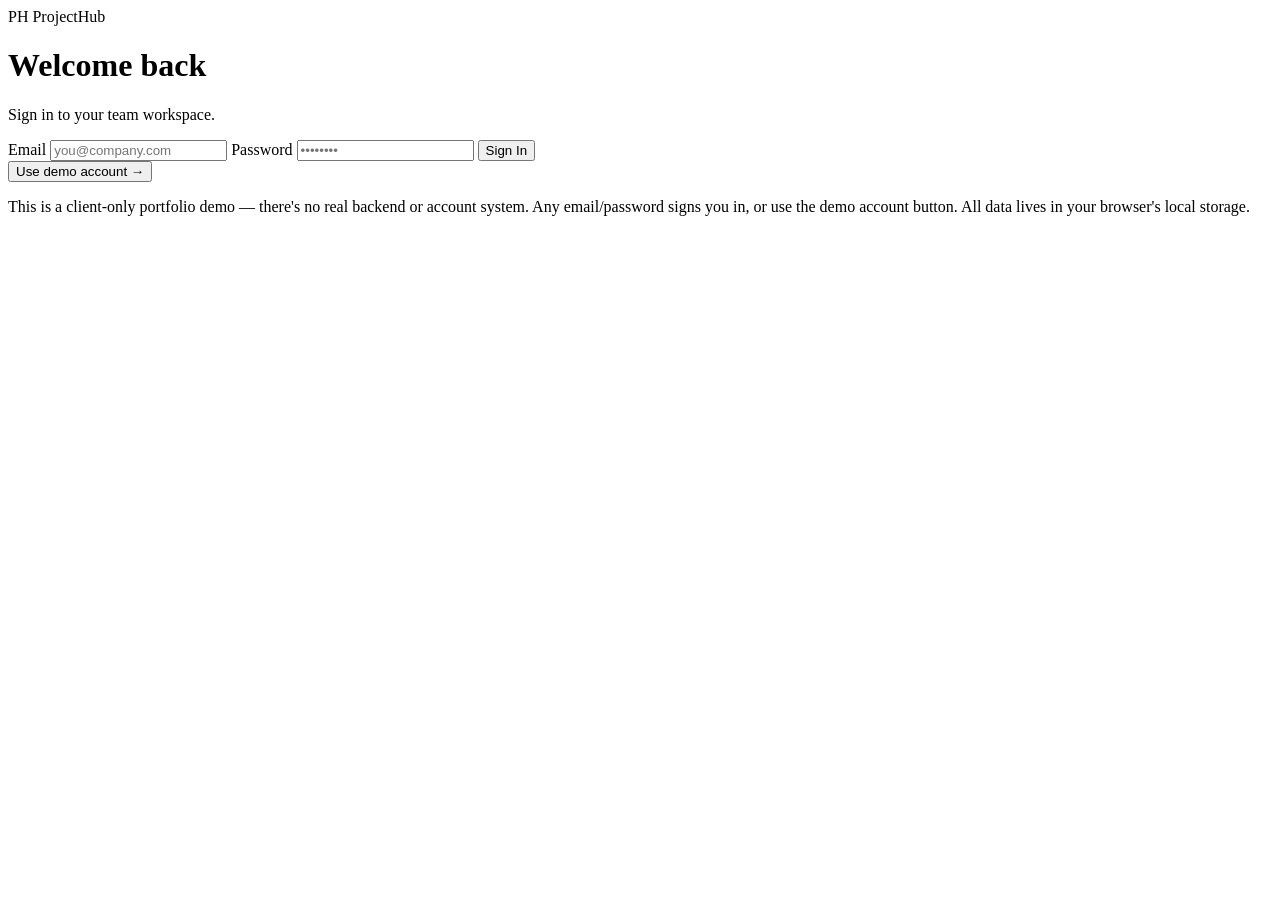
==== index.html @ 6caa1b71 "Add files via upload" ====
<!DOCTYPE html>
<html lang="en">
<head>
<meta charset="UTF-8">
<meta name="viewport" content="width=device-width, initial-scale=1.0">
<title>ProjectHub — AI Project Management Platform</title>
<meta name="description" content="ProjectHub — a working project management platform demo: Kanban, sprints, Gantt timeline, risk tracking, team roles, KPI dashboard, and an AI meeting-summary tool.">
<link rel="preconnect" href="https://fonts.googleapis.com">
<link rel="preconnect" href="https://fonts.gstatic.com" crossorigin>
<link href="https://fonts.googleapis.com/css2?family=Space+Grotesk:wght@400;500;600;700&family=Inter:wght@400;500;600&family=IBM+Plex+Mono:wght@400;500;600&display=swap" rel="stylesheet">
<link rel="stylesheet" href="css/styles.css">
</head>
<body>

<!-- ============== LOGIN SCREEN ============== -->
<div id="login-screen" class="login-screen">
  <div class="login-card">
    <div class="login-brand">
      <span class="brand-mark">PH</span>
      <span class="brand-name">ProjectHub</span>
    </div>
    <h1>Welcome back</h1>
    <p class="login-sub">Sign in to your team workspace.</p>

    <div id="login-error" class="login-error" hidden></div>

    <form id="login-form" class="login-form">
      <label for="login-email">Email</label>
      <input type="email" id="login-email" placeholder="you@company.com" autocomplete="username">

      <label for="login-password">Password</label>
      <input type="password" id="login-password" placeholder="••••••••" autocomplete="current-password">

      <button type="submit" class="btn-primary btn-full">Sign In</button>
    </form>

    <button id="demo-login-btn" class="login-demo">Use demo account →</button>

    <p class="login-footnote">
      This is a client-only portfolio demo — there's no real backend or account
      system. Any email/password signs you in, or use the demo account button.
      All data lives in your browser's local storage.
    </p>
  </div>
</div>

<!-- ============== APP SHELL (built by app.js) ============== -->
<div id="app-shell" hidden></div>

<script src="js/data.js"></script>
<script src="js/auth.js"></script>
<script src="js/kanban.js"></script>
<script src="js/sprints.js"></script>
<script src="js/gantt.js"></script>
<script src="js/risks.js"></script>
<script src="js/team.js"></script>
<script src="js/dashboard.js"></script>
<script src="js/ai-generator.js"></script>
<script src="js/app.js"></script>
</body>
</html>
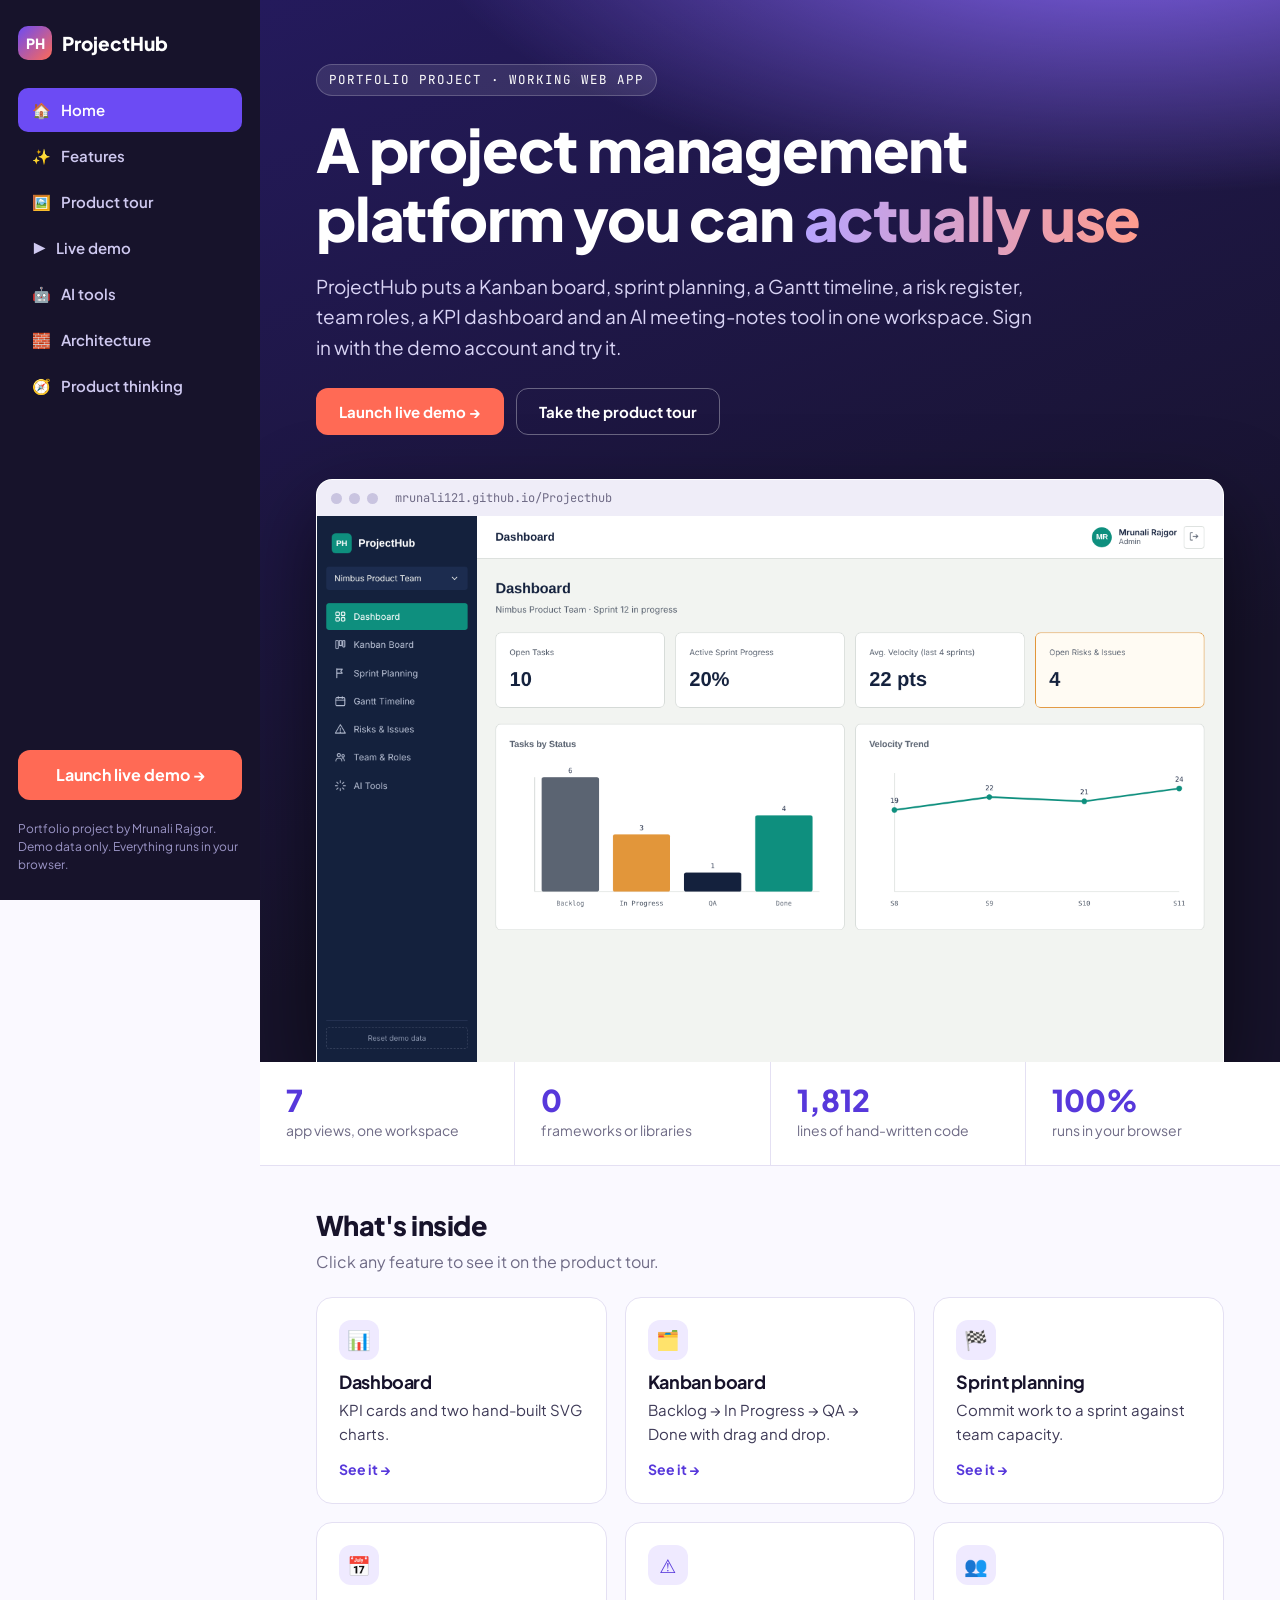
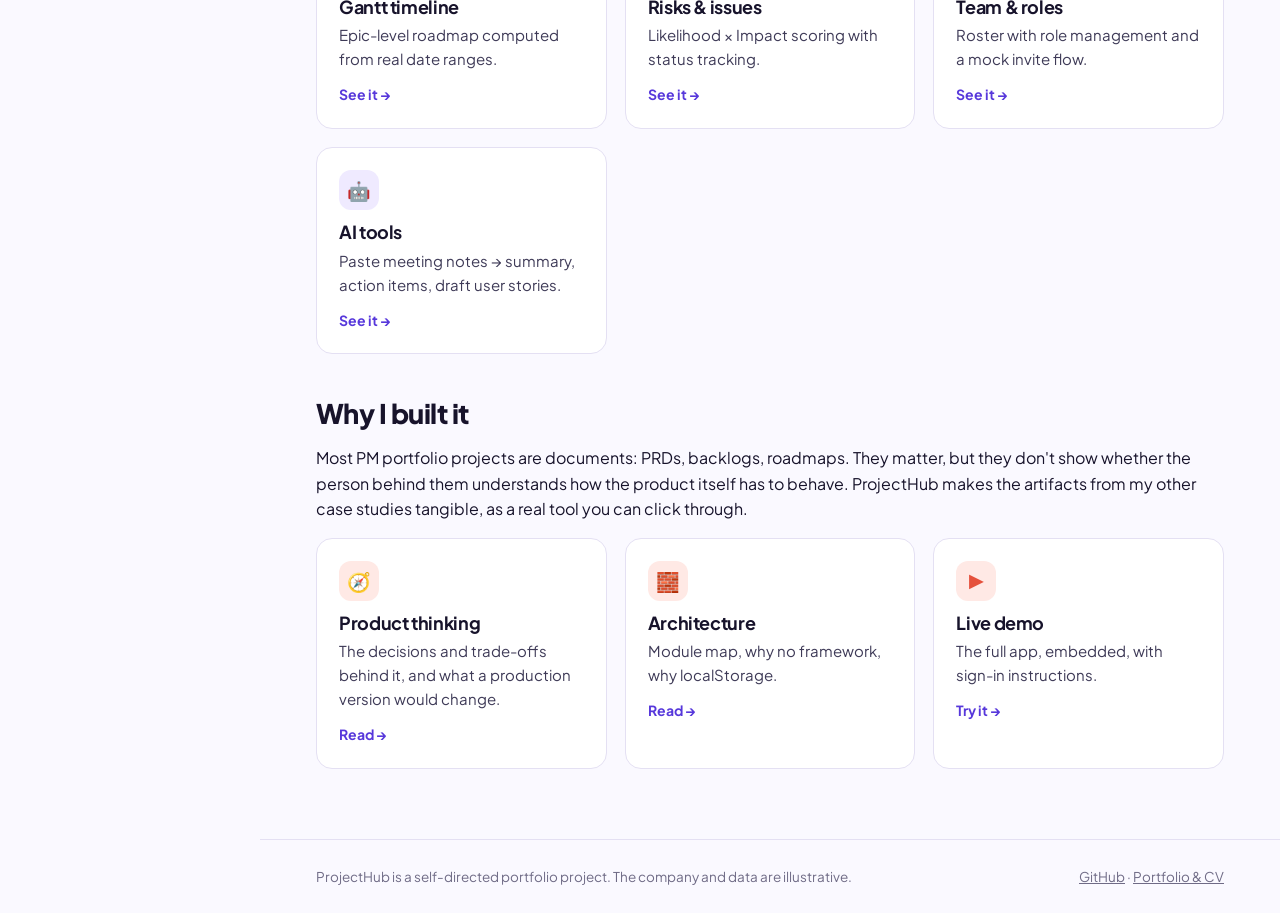
==== commit 1bcfab19: "Add files via upload" ====
--- a/index.html
+++ b/index.html
@@ -3,59 +3,46 @@
 <head>
 <meta charset="UTF-8">
 <meta name="viewport" content="width=device-width, initial-scale=1.0">
-<title>ProjectHub — AI Project Management Platform</title>
-<meta name="description" content="ProjectHub — a working project management platform demo: Kanban, sprints, Gantt timeline, risk tracking, team roles, KPI dashboard, and an AI meeting-summary tool.">
+<title>ProjectHub: AI Project Management Platform</title>
+<meta name="description" content="ProjectHub is a working project management app (Kanban, sprints, Gantt, risks, team roles, KPI dashboard, AI meeting summary). Built with plain HTML, CSS and JavaScript.">
 <link rel="preconnect" href="https://fonts.googleapis.com">
 <link rel="preconnect" href="https://fonts.gstatic.com" crossorigin>
-<link href="https://fonts.googleapis.com/css2?family=Space+Grotesk:wght@400;500;600;700&family=Inter:wght@400;500;600&family=IBM+Plex+Mono:wght@400;500;600&display=swap" rel="stylesheet">
-<link rel="stylesheet" href="css/styles.css">
+<link href="https://fonts.googleapis.com/css2?family=Plus+Jakarta+Sans:wght@400;500;600;700;800&family=JetBrains+Mono:wght@400;600&display=swap" rel="stylesheet">
+<link rel="stylesheet" href="site.css">
 </head>
 <body>
+<div class="shell">
+<aside class="side">
+  <a class="logo" href="index.html"><i>PH</i>ProjectHub</a>
+  <nav aria-label="Site pages"><a href="index.html" aria-current="page"><span aria-hidden="true">🏠</span>Home</a><a href="features.html"><span aria-hidden="true">✨</span>Features</a><a href="tour.html"><span aria-hidden="true">🖼️</span>Product tour</a><a href="demo.html"><span aria-hidden="true">▶️</span>Live demo</a><a href="ai-tools.html"><span aria-hidden="true">🤖</span>AI tools</a><a href="architecture.html"><span aria-hidden="true">🧱</span>Architecture</a><a href="product-thinking.html"><span aria-hidden="true">🧭</span>Product thinking</a></nav>
+  <a class="launch" href="app.html">Launch live demo &rarr;</a>
+  <div class="meta">Portfolio project by Mrunali Rajgor.<br>Demo data only. Everything runs in your browser.</div>
+</aside>
+<div class="main">
 
-<!-- ============== LOGIN SCREEN ============== -->
-<div id="login-screen" class="login-screen">
-  <div class="login-card">
-    <div class="login-brand">
-      <span class="brand-mark">PH</span>
-      <span class="brand-name">ProjectHub</span>
-    </div>
-    <h1>Welcome back</h1>
-    <p class="login-sub">Sign in to your team workspace.</p>
-
-    <div id="login-error" class="login-error" hidden></div>
-
-    <form id="login-form" class="login-form">
-      <label for="login-email">Email</label>
-      <input type="email" id="login-email" placeholder="you@company.com" autocomplete="username">
-
-      <label for="login-password">Password</label>
-      <input type="password" id="login-password" placeholder="••••••••" autocomplete="current-password">
-
-      <button type="submit" class="btn-primary btn-full">Sign In</button>
-    </form>
-
-    <button id="demo-login-btn" class="login-demo">Use demo account →</button>
-
-    <p class="login-footnote">
-      This is a client-only portfolio demo — there's no real backend or account
-      system. Any email/password signs you in, or use the demo account button.
-      All data lives in your browser's local storage.
-    </p>
+<section class="hero">
+  <span class="kicker">Portfolio project · working web app</span>
+  <h1>A project management platform you can <em>actually use</em></h1>
+  <p class="lead">ProjectHub puts a Kanban board, sprint planning, a Gantt timeline, a risk register, team roles, a KPI dashboard and an AI meeting-notes tool in one workspace. Sign in with the demo account and try it.</p>
+  <div class="cta"><a class="btn coral" href="app.html">Launch live demo &rarr;</a><a class="btn line" href="tour.html">Take the product tour</a></div>
+  <div class="frame"><div class="bar"><b></b><b></b><b></b><span>mrunali121.github.io/Projecthub</span></div><img src="shot-dashboard.png" alt="ProjectHub dashboard with KPI cards, tasks-by-status chart and velocity trend"></div>
+</section>
+<div class="strip"><div><b>7</b><span>app views, one workspace</span></div><div><b>0</b><span>frameworks or libraries</span></div><div><b>1,812</b><span>lines of hand-written code</span></div><div><b>100%</b><span>runs in your browser</span></div></div>
+<div class="page">
+  <h2>What's inside</h2><p class="section-sub">Click any feature to see it on the product tour.</p>
+  <div class="grid"><a class="card" href="tour.html#dashboard"><div class="ico">📊</div><h3>Dashboard</h3><p>KPI cards and two hand-built SVG charts.</p><span class="go">See it &rarr;</span></a><a class="card" href="tour.html#kanban"><div class="ico">🗂️</div><h3>Kanban board</h3><p>Backlog → In Progress → QA → Done with drag and drop.</p><span class="go">See it &rarr;</span></a><a class="card" href="tour.html#sprints"><div class="ico">🏁</div><h3>Sprint planning</h3><p>Commit work to a sprint against team capacity.</p><span class="go">See it &rarr;</span></a><a class="card" href="tour.html#gantt"><div class="ico">📅</div><h3>Gantt timeline</h3><p>Epic-level roadmap computed from real date ranges.</p><span class="go">See it &rarr;</span></a><a class="card" href="tour.html#risks"><div class="ico">⚠️</div><h3>Risks & issues</h3><p>Likelihood × Impact scoring with status tracking.</p><span class="go">See it &rarr;</span></a><a class="card" href="tour.html#team"><div class="ico">👥</div><h3>Team & roles</h3><p>Roster with role management and a mock invite flow.</p><span class="go">See it &rarr;</span></a><a class="card" href="tour.html#ai"><div class="ico">🤖</div><h3>AI tools</h3><p>Paste meeting notes → summary, action items, draft user stories.</p><span class="go">See it &rarr;</span></a></div>
+  <h2>Why I built it</h2>
+  <p>Most PM portfolio projects are documents: PRDs, backlogs, roadmaps. They matter, but they don't show whether the person behind them understands how the product itself has to behave. ProjectHub makes the artifacts from my other case studies tangible, as a real tool you can click through.</p>
+  <div class="grid">
+    <a class="card coral" href="product-thinking.html"><div class="ico">🧭</div><h3>Product thinking</h3><p>The decisions and trade-offs behind it, and what a production version would change.</p><span class="go">Read &rarr;</span></a>
+    <a class="card coral" href="architecture.html"><div class="ico">🧱</div><h3>Architecture</h3><p>Module map, why no framework, why localStorage.</p><span class="go">Read &rarr;</span></a>
+    <a class="card coral" href="demo.html"><div class="ico">▶️</div><h3>Live demo</h3><p>The full app, embedded, with sign-in instructions.</p><span class="go">Try it &rarr;</span></a>
   </div>
 </div>
 
-<!-- ============== APP SHELL (built by app.js) ============== -->
-<div id="app-shell" hidden></div>
-
-<script src="js/data.js"></script>
-<script src="js/auth.js"></script>
-<script src="js/kanban.js"></script>
-<script src="js/sprints.js"></script>
-<script src="js/gantt.js"></script>
-<script src="js/risks.js"></script>
-<script src="js/team.js"></script>
-<script src="js/dashboard.js"></script>
-<script src="js/ai-generator.js"></script>
-<script src="js/app.js"></script>
+<footer><span>ProjectHub is a self-directed portfolio project. The company and data are illustrative.</span>
+<span><a href="https://github.com/Mrunali121/projecthub" target="_blank" rel="noopener">GitHub</a> · <a href="https://mrunali121.github.io/" target="_blank" rel="noopener">Portfolio &amp; CV</a></span></footer>
+</div>
+</div>
 </body>
 </html>
--- a/site.css
+++ b/site.css
@@ -0,0 +1,85 @@
+:root{--ink:#17132B;--ink2:#3E3A57;--muted:#6F6B86;--violet:#6C4BF4;--violet-d:#5738DB;--violet-soft:#EFEAFF;--coral:#FF6A55;--coral-d:#E5513C;--mint:#16A37F;--bg:#FAF9FF;--card:#FFFFFF;--line:#E4E0F3;--side:#17132B;
+--font:'Plus Jakarta Sans',system-ui,-apple-system,'Segoe UI',Arial,sans-serif;--mono:'JetBrains Mono',ui-monospace,Consolas,monospace}
+*{box-sizing:border-box}html{scroll-behavior:smooth}
+body{margin:0;background:var(--bg);color:var(--ink);font:16px/1.6 var(--font);-webkit-font-smoothing:antialiased}
+a{color:var(--violet-d)}h1,h2,h3{line-height:1.15;margin:0;letter-spacing:-.02em}
+:focus-visible{outline:3px solid var(--coral);outline-offset:2px}
+
+/* ---- sidebar layout ---- */
+.shell{display:grid;grid-template-columns:260px minmax(0,1fr);min-height:100vh}
+.side{background:var(--side);color:#D9D4F5;padding:26px 18px;position:sticky;top:0;height:100vh;display:flex;flex-direction:column;gap:6px}
+.logo{display:flex;align-items:center;gap:10px;color:#fff;text-decoration:none;font-weight:800;font-size:19px;margin-bottom:22px}
+.logo i{width:34px;height:34px;border-radius:10px;background:linear-gradient(135deg,var(--violet),var(--coral));display:grid;place-items:center;font-style:normal;font-size:14px}
+.side nav{display:flex;flex-direction:column;gap:2px}
+.side nav a{color:#CFC9F0;text-decoration:none;padding:10px 14px;border-radius:10px;font-weight:600;font-size:15px;display:flex;gap:10px;align-items:center}
+.side nav a:hover{background:#241E44;color:#fff}
+.side nav a[aria-current=page]{background:var(--violet);color:#fff}
+.side .launch{margin-top:auto;display:block;text-align:center;background:var(--coral);color:#fff;text-decoration:none;font-weight:700;padding:12px;border-radius:12px}
+.side .launch:hover{background:var(--coral-d)}
+.side .meta{font-size:12px;color:#9C96C7;margin-top:14px;line-height:1.5}
+.main{min-width:0}
+
+/* ---- hero ---- */
+.hero{background:radial-gradient(1200px 500px at 85% -10%,#8E6CFF 0,transparent 60%),linear-gradient(160deg,#241A5C,#17132B 70%);color:#fff;padding:64px 56px 0;overflow:hidden}
+.hero .kicker{display:inline-block;font-family:var(--mono);font-size:12.5px;letter-spacing:.08em;text-transform:uppercase;background:#ffffff1a;border:1px solid #ffffff33;padding:5px 12px;border-radius:99px}
+.hero h1{font-size:clamp(36px,5vw,60px);margin:18px 0 14px;font-weight:800;max-width:14em}
+.hero h1 em{font-style:normal;background:linear-gradient(90deg,#B7A4FF,#FF9C8D);-webkit-background-clip:text;background-clip:text;color:transparent}
+.hero p.lead{font-size:19px;color:#D9D4F5;max-width:38em}
+.cta{display:flex;gap:12px;flex-wrap:wrap;margin:26px 0 0}
+.btn{display:inline-flex;align-items:center;gap:8px;font:700 15px var(--font);padding:13px 22px;border-radius:12px;text-decoration:none;border:1px solid transparent;cursor:pointer}
+.btn.coral{background:var(--coral);color:#fff}.btn.coral:hover{background:var(--coral-d)}
+.btn.line{border-color:#ffffff55;color:#fff}.btn.line:hover{background:#ffffff1a}
+.btn.violet{background:var(--violet);color:#fff}.btn.violet:hover{background:var(--violet-d)}
+.btn.outline{border-color:var(--violet);color:var(--violet-d);background:#fff}
+.frame{margin:44px auto 0;max-width:980px;background:#fff;border-radius:16px 16px 0 0;box-shadow:0 30px 80px #0008;border:1px solid #ffffff33;border-bottom:0;overflow:hidden}
+.frame .bar{background:#EFEDF8;padding:10px 14px;display:flex;gap:7px;align-items:center}
+.frame .bar b{width:11px;height:11px;border-radius:50%;background:#C9C4E0}.frame .bar span{margin-left:10px;font:12px var(--mono);color:var(--muted)}
+.frame img{display:block;width:100%}
+.strip{display:grid;grid-template-columns:repeat(4,1fr);gap:1px;background:var(--line);border-bottom:1px solid var(--line)}
+.strip div{background:#fff;padding:22px 26px}.strip b{display:block;font-size:30px;font-weight:800;color:var(--violet-d);line-height:1.1}.strip span{font-size:14px;color:var(--muted)}
+
+/* ---- content ---- */
+.page{padding:44px 56px 70px;max-width:1080px}
+.pagehead{background:linear-gradient(160deg,#241A5C,#17132B);color:#fff;padding:44px 56px 38px}
+.pagehead .kicker{font:600 12.5px var(--mono);letter-spacing:.08em;text-transform:uppercase;color:#B7A4FF}
+.pagehead h1{font-size:clamp(30px,4vw,44px);margin-top:8px;font-weight:800}
+.pagehead p{color:#D9D4F5;max-width:40em;margin:12px 0 0;font-size:17.5px}
+h2{font-size:27px;font-weight:800;margin:44px 0 14px}h2:first-child{margin-top:0}h3{font-size:19px;margin:24px 0 6px}
+.section-sub{color:var(--muted);margin:-6px 0 22px}
+.grid{display:grid;grid-template-columns:repeat(auto-fill,minmax(250px,1fr));gap:18px}
+.card{background:var(--card);border:1px solid var(--line);border-radius:16px;padding:22px;text-decoration:none;color:inherit;display:block;transition:transform .15s,box-shadow .15s,border-color .15s}
+a.card:hover{transform:translateY(-3px);box-shadow:0 12px 30px #6c4bf426;border-color:var(--violet)}
+.card .ico{width:40px;height:40px;border-radius:12px;background:var(--violet-soft);color:var(--violet-d);display:grid;place-items:center;font-size:19px;margin-bottom:12px}
+.card h3{margin:0 0 6px;font-size:18px}.card p{margin:0;color:var(--ink2);font-size:15px}.card .go{display:block;margin-top:12px;font-weight:700;font-size:14px;color:var(--violet-d)}
+.card.coral .ico{background:#FFE9E5;color:var(--coral-d)}
+.tour{display:grid;grid-template-columns:minmax(0,5fr) minmax(0,7fr);gap:30px;align-items:start;padding:34px 0;border-top:1px solid var(--line)}
+.tour:first-of-type{border-top:0;padding-top:0}.tour:nth-of-type(even){direction:rtl}.tour:nth-of-type(even)>*{direction:ltr}
+.tour h2{margin:0 0 10px;font-size:26px}.tour ul{padding-left:1.2em;margin:10px 0 16px}.tour li{margin:5px 0}
+.shot{display:block;border:1px solid var(--line);border-radius:14px;overflow:hidden;box-shadow:0 14px 40px #17132b1f;background:#fff}.shot img{display:block;width:100%}
+.tag{display:inline-block;font:600 12px var(--mono);background:var(--violet-soft);color:var(--violet-d);padding:3px 10px;border-radius:99px;margin:0 6px 6px 0}
+table{width:100%;border-collapse:collapse;background:#fff;border:1px solid var(--line);border-radius:12px;overflow:hidden;font-size:15px;margin:16px 0;display:block;overflow-x:auto}
+th,td{padding:11px 14px;text-align:left;border-bottom:1px solid var(--line);vertical-align:top}th{background:var(--violet-soft);font-size:13px;letter-spacing:.03em;white-space:nowrap}
+code{font:.88em var(--mono);background:var(--violet-soft);padding:1px 6px;border-radius:5px;color:var(--violet-d)}
+pre{background:#17132B;color:#E8E4FF;padding:18px;border-radius:12px;overflow:auto;font:13.5px/1.6 var(--mono)}pre code{background:none;color:inherit;padding:0}
+.note{border-left:5px solid var(--coral);background:#FFF3F0;padding:14px 18px;border-radius:0 12px 12px 0;margin:20px 0}
+.note.ok{border-color:var(--mint);background:#E9F8F3}
+.steps{counter-reset:s;list-style:none;padding:0;display:grid;gap:12px}
+.steps li{counter-increment:s;background:#fff;border:1px solid var(--line);border-radius:14px;padding:14px 18px 14px 58px;position:relative}
+.steps li::before{content:counter(s);position:absolute;left:16px;top:13px;width:28px;height:28px;border-radius:50%;background:var(--violet);color:#fff;display:grid;place-items:center;font-weight:800;font-size:14px}
+.demo{border:1px solid var(--line);border-radius:16px;overflow:hidden;background:#fff;box-shadow:0 20px 50px #17132b22}
+.demo iframe{display:block;width:100%;height:760px;border:0}
+.pager{display:flex;justify-content:space-between;gap:12px;margin-top:50px;padding-top:22px;border-top:1px solid var(--line);flex-wrap:wrap}
+.pager a{font-weight:700;text-decoration:none;border:1px solid var(--line);background:#fff;padding:11px 18px;border-radius:12px;color:var(--ink)}.pager a:hover{border-color:var(--violet);color:var(--violet-d)}
+footer{padding:26px 56px;border-top:1px solid var(--line);color:var(--muted);font-size:13.5px;display:flex;justify-content:space-between;gap:12px;flex-wrap:wrap}
+footer a{color:var(--muted)}
+
+@media(max-width:980px){
+  .shell{grid-template-columns:1fr}
+  .side{position:sticky;top:0;z-index:30;height:auto;flex-direction:row;align-items:center;padding:8px 14px;gap:6px;overflow-x:auto}
+  .logo{margin:0 8px 0 0;font-size:16px;white-space:nowrap}.side nav{flex-direction:row}.side nav a{white-space:nowrap;padding:8px 11px;font-size:14px}
+  .side .launch{margin:0 0 0 6px;white-space:nowrap;padding:9px 14px}.side .meta{display:none}
+  .hero,.page,.pagehead{padding-left:20px;padding-right:20px}.hero{padding-top:40px}
+  .tour{grid-template-columns:1fr}.tour:nth-of-type(even){direction:ltr}.strip{grid-template-columns:repeat(2,1fr)}
+  .demo iframe{height:640px}footer{padding:22px 20px}
+}
+@media(prefers-reduced-motion:reduce){*{transition:none!important;scroll-behavior:auto!important}}
